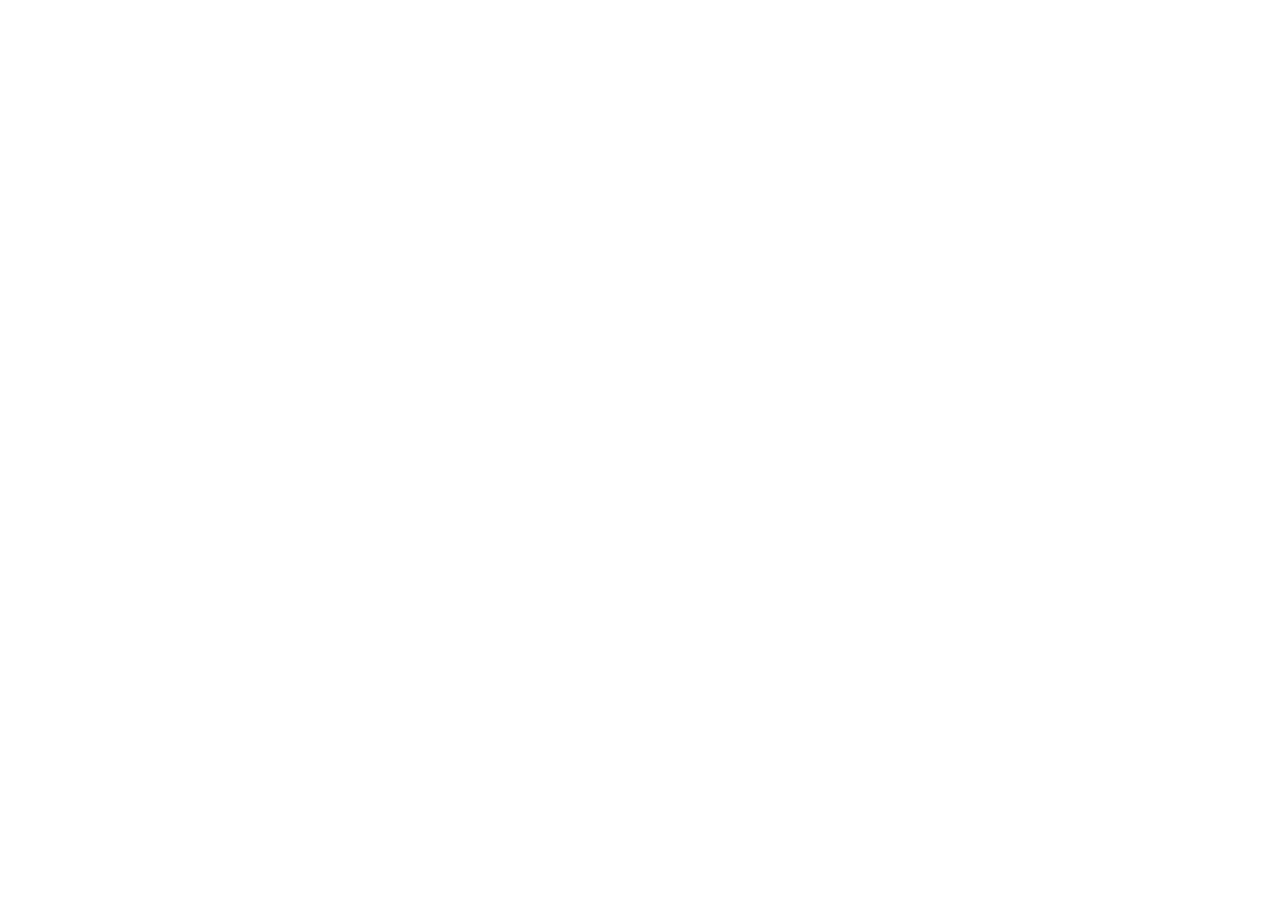
==== the-cultt-input-lab/index.html @ 2c9d5531 "Add THE CULTT input lab static app" ====
<!doctype html>
<html lang="ru"><head><meta charset="UTF-8" /><meta name="viewport" content="width=device-width, initial-scale=1.0, viewport-fit=cover" /><meta name="theme-color" content="#ffffff"/><title>THE CULTT — формы</title>  <script type="module" crossorigin src="./assets/index-COHhzET8.js"></script>
  <link rel="stylesheet" crossorigin href="./assets/index-DEfoSlK2.css">
</head><body><div id="root"></div></body></html>
---- the-cultt-input-lab/assets/index-DEfoSlK2.css ----
@font-face{font-family:Manrope;src:url(./Manrope-400-BEIO-tX3.ttf)format("truetype");font-weight:400;font-display:swap}@font-face{font-family:Manrope;src:url(./Manrope-600-DBphNC1-.ttf)format("truetype");font-weight:600;font-display:swap}:root{color:#111;font-synthesis:none;text-rendering:optimizelegibility;-webkit-font-smoothing:antialiased;--green:#285543;--green-muted:#5d7d71;--field:#f7f7f7;--text:#111;--muted:#858585;--line:transparent;--field-radius:12px;--field-height:66px;--field-gap:10px;--field-label-size:14px;--field-value-size:18px;--button-radius:11px;--button-height:58px;--page-gutter:16px;background:#fff;font-family:Manrope,Arial,sans-serif}*{box-sizing:border-box}body{min-width:320px;margin:0}button,input,textarea,select{font:inherit}button{color:inherit}a{color:var(--green);text-underline-offset:2px;text-decoration:underline}#root{min-height:100vh}.mode-original .field{min-height:var(--field-height);background:var(--field);border:1px solid var(--line);border-radius:var(--field-radius);flex-direction:column;justify-content:center;gap:8px;padding:10px 12px;transition:border-color .16s,box-shadow .16s,background .16s;display:flex;position:relative}.mode-original .field:focus-within{border-color:#78998c;box-shadow:0 0 0 2px #28554318}.mode-original .field-label{font-size:var(--field-label-size);color:var(--text);font-weight:400;line-height:1.25}.mode-original .field-control{align-items:center;gap:8px;min-width:0;display:flex}.mode-original .field input,.mode-original .field textarea,.mode-original .field select{width:100%;min-width:0;color:var(--text);font-size:var(--field-value-size);background:0 0;border:0;outline:0;padding:0;font-weight:400;line-height:1.35}.mode-original .field input::placeholder,.mode-original .field textarea::placeholder{color:var(--muted);opacity:1}.mode-original .field textarea{resize:vertical;min-height:46px}.mode-original .textarea-field{justify-content:flex-start;min-height:82px;padding-top:12px}.mode-original .field.is-disabled{opacity:.55}.mode-original .field.has-error{border-color:#a33}.mode-original .field-error{color:#a33;font-size:12px}.mode-original .phone-control{align-items:center;gap:8px;display:flex}.mode-original .phone-control select{width:auto;max-width:74px;color:var(--green);appearance:none;background:#f2f4f3;border:0;border-radius:6px;padding:4px 7px;font-size:16px}.mode-original .phone-control input{flex:1}.mode-original .select-field{cursor:pointer}.mode-original .select-field select{appearance:none;cursor:pointer;padding-right:24px}.mode-original .select-chevron{pointer-events:none;border-bottom:1.5px solid #333;border-right:1.5px solid #333;width:10px;height:10px;position:absolute;bottom:21px;right:18px;transform:rotate(45deg)}.mode-original .checkbox-row{cursor:pointer;align-items:flex-start;gap:12px;font-size:14px;line-height:1.4;display:flex}.mode-original .checkbox-row input{opacity:0;position:absolute}.mode-original .checkbox-box{color:#0000;background:#f7f7f7;border-radius:5px;flex:none;place-items:center;width:20px;height:20px;font-size:14px;display:grid}.mode-original .checkbox-row input:checked+.checkbox-box{background:var(--green);color:#fff}.mode-original .checkbox-row input:focus-visible+.checkbox-box{outline:2px solid var(--green);outline-offset:2px}.mode-original .radio-group{flex-wrap:wrap;align-items:center;gap:14px;display:flex}.mode-original .radio-option{cursor:pointer;align-items:center;gap:8px;font-size:18px;display:flex}.mode-original .radio-option input{opacity:0;position:absolute}.mode-original .radio-mark{border:1.5px solid #111;border-radius:50%;place-items:center;width:17px;height:17px;display:inline-grid}.mode-original .radio-option input:checked+.radio-mark{border-color:var(--green);background:var(--green)}.mode-original .radio-option input:checked+.radio-mark:after{content:"✓";color:#fff;font-size:11px}.mode-original .primary-button{width:100%;min-height:var(--button-height);border-radius:var(--button-radius);background:var(--green);color:#fff;cursor:pointer;border:0;padding:12px 18px;font-size:18px;font-weight:400;line-height:1.2}.mode-original .primary-button:disabled{background:var(--green-muted);cursor:not-allowed}.mode-original .primary-button:focus-visible{outline-offset:3px;outline:2px solid #111}.mode-experimental .field{min-height:var(--field-height);background:var(--field);border:1px solid var(--line);border-radius:var(--field-radius);flex-direction:column;justify-content:center;gap:8px;padding:10px 12px;transition:border-color .16s,box-shadow .16s,background .16s;display:flex;position:relative}.mode-experimental .field:focus-within{border-color:#78998c;box-shadow:0 0 0 2px #28554318}.mode-experimental .field-label{font-size:var(--field-label-size);color:var(--text);font-weight:400;line-height:1.25}.mode-experimental .field-control{align-items:center;gap:8px;min-width:0;display:flex}.mode-experimental .field input,.mode-experimental .field textarea,.mode-experimental .field select{width:100%;min-width:0;color:var(--text);font-size:var(--field-value-size);background:0 0;border:0;outline:0;padding:0;font-weight:400;line-height:1.35}.mode-experimental .field input::placeholder,.mode-experimental .field textarea::placeholder{color:var(--muted);opacity:1}.mode-experimental .field textarea{resize:vertical;min-height:46px}.mode-experimental .textarea-field{justify-content:flex-start;min-height:82px;padding-top:12px}.mode-experimental .field.is-disabled{opacity:.55}.mode-experimental .field.has-error{border-color:#a33}.mode-experimental .field-error{color:#a33;font-size:12px}.mode-experimental .phone-control{align-items:center;gap:8px;display:flex}.mode-experimental .phone-control select{width:auto;max-width:74px;color:var(--green);appearance:none;background:#f2f4f3;border:0;border-radius:6px;padding:4px 7px;font-size:16px}.mode-experimental .phone-control input{flex:1}.mode-experimental .select-field{cursor:pointer}.mode-experimental .select-field select{appearance:none;cursor:pointer;padding-right:24px}.mode-experimental .select-chevron{pointer-events:none;border-bottom:1.5px solid #333;border-right:1.5px solid #333;width:10px;height:10px;position:absolute;bottom:21px;right:18px;transform:rotate(45deg)}.mode-experimental .checkbox-row{cursor:pointer;align-items:flex-start;gap:12px;font-size:14px;line-height:1.4;display:flex}.mode-experimental .checkbox-row input{opacity:0;position:absolute}.mode-experimental .checkbox-box{color:#0000;background:#f7f7f7;border-radius:5px;flex:none;place-items:center;width:20px;height:20px;font-size:14px;display:grid}.mode-experimental .checkbox-row input:checked+.checkbox-box{background:var(--green);color:#fff}.mode-experimental .checkbox-row input:focus-visible+.checkbox-box{outline:2px solid var(--green);outline-offset:2px}.mode-experimental .radio-group{flex-wrap:wrap;align-items:center;gap:14px;display:flex}.mode-experimental .radio-option{cursor:pointer;align-items:center;gap:8px;font-size:18px;display:flex}.mode-experimental .radio-option input{opacity:0;position:absolute}.mode-experimental .radio-mark{border:1.5px solid #111;border-radius:50%;place-items:center;width:17px;height:17px;display:inline-grid}.mode-experimental .radio-option input:checked+.radio-mark{border-color:var(--green);background:var(--green)}.mode-experimental .radio-option input:checked+.radio-mark:after{content:"✓";color:#fff;font-size:11px}.mode-experimental .primary-button{width:100%;min-height:var(--button-height);border-radius:var(--button-radius);background:var(--green);color:#fff;cursor:pointer;border:0;padding:12px 18px;font-size:18px;font-weight:400;line-height:1.2}.mode-experimental .primary-button:disabled{background:var(--green-muted);cursor:not-allowed}.mode-experimental .primary-button:focus-visible{outline-offset:3px;outline:2px solid #111}.app-shell{min-height:100vh;padding-bottom:env(safe-area-inset-bottom)}.prototype-controls{z-index:20;top:max(8px,env(safe-area-inset-top));pointer-events:none;justify-content:space-between;align-items:center;display:flex;position:fixed;left:10px;right:10px}.prototype-controls>*{pointer-events:auto}.scenario-trigger,.mode-toggle{-webkit-backdrop-filter:blur(14px);background:#ffffffd9;border:1px solid #00000012;border-radius:18px;height:34px;box-shadow:0 2px 12px #00000012}.scenario-trigger{cursor:pointer;padding:0 12px;font-size:12px}.mode-toggle{gap:2px;padding:3px;display:flex}.mode-toggle button{color:#535353;cursor:pointer;background:0 0;border:0;border-radius:14px;height:26px;padding:0 10px;font-size:12px}.mode-toggle button.selected{color:#fff;background:#285543}.scenario-menu{-webkit-backdrop-filter:blur(18px);backdrop-filter:blur(18px);background:#fffffff2;border:1px solid #00000014;border-radius:14px;width:min(250px,100vw - 20px);padding:6px;position:absolute;top:40px;left:0;box-shadow:0 12px 36px #0002}.scenario-menu button{text-align:left;cursor:pointer;background:0 0;border:0;border-radius:9px;align-items:center;gap:12px;width:100%;padding:10px;font-size:13px;display:flex}.scenario-menu button:hover{background:#f3f3f3}.scenario-menu button span{color:#849087;font-variant-numeric:tabular-nums}.home-screen{width:min(100% - 40px,520px);margin:0 auto;padding:86px 0 50px}.eyebrow{color:var(--green);letter-spacing:.13em;margin:0 0 15px;font-size:11px}.home-screen h1{letter-spacing:-.045em;margin:0;font-size:48px;font-weight:400;line-height:1.02}.home-intro{color:#6b6b6b;max-width:320px;margin:18px 0 30px;font-size:15px;line-height:1.5}.scenario-list{gap:8px;display:grid}.scenario-card{text-align:left;cursor:pointer;background:#fff;border:1px solid #ececea;border-radius:10px;grid-template-columns:32px 1fr 20px;align-items:center;gap:10px;width:100%;min-height:58px;padding:0 14px;font-size:14px;display:grid}.scenario-card:hover{border-color:#b8c9c1}.scenario-number{color:#8b938e;font-size:11px}.scenario-card b{color:var(--green);font-weight:400}.scenario{width:100%;max-width:430px;margin:0 auto}.mobile-shell{padding:54px var(--page-gutter) 34px}.app-header{grid-template-columns:42px 1fr 42px;align-items:center;height:54px;margin:0 -3px 28px;display:grid}.app-header h1{text-align:center;margin:0;font-size:20px;font-weight:400}.back-button,.bag-button,.checkout-top button{cursor:pointer;background:0 0;border:0;position:relative}.back-button{font-family:Arial,sans-serif;font-size:34px;line-height:1}.bag-button{font-size:26px}.bag-button i,.checkout-top i{background:var(--green);color:#fff;border-radius:50%;place-items:center;width:20px;height:20px;font-size:11px;font-style:normal;display:grid;position:absolute;top:-2px;right:-2px}.form-section{gap:var(--field-gap);display:grid}.section-title{margin:0 0 8px;font-size:20px;font-weight:400;line-height:1.25}.form-section+.form-section{margin-top:30px}.mobile-shell>.primary-button{margin-top:24px}.address-fields,.address-fields+.primary-button{margin-top:18px}.radio-group{padding:7px 0 1px}.mobile-shell .form-section>.radio-group{margin-top:2px}.request-screen{padding:54px var(--page-gutter) 36px}.request-heading{letter-spacing:-.035em;max-width:900px;margin:0 auto 22px;font-size:27px;font-weight:600;line-height:1.2}.request-heading em{color:var(--green);font-style:normal}.request-fields{max-width:900px;margin:0 auto}.request-fields .field{min-height:66px}.request-fields .textarea-field{min-height:88px}.request-screen>.checkbox-row{max-width:900px;margin:35px auto 0;font-size:13px}.request-actions{grid-template-columns:minmax(0,1.6fr) minmax(0,1.5fr);align-items:center;gap:15px;max-width:900px;margin:25px auto 0;display:grid}.request-actions .primary-button{min-height:58px;font-size:20px}.messaging-actions{justify-content:space-between;gap:8px;display:flex}.messaging-actions button{width:48px;height:48px;color:var(--green);cursor:pointer;background:#f2f4f3;border:0;border-radius:50%;font-size:22px}.payment-screen{padding:54px var(--page-gutter) 40px}.payment-screen>h1{margin:0 0 10px;font-size:26px;font-weight:400;line-height:1.2}.payment-screen>p{margin:0 0 20px;font-size:17px;line-height:1.38}.payment-screen .form-section{gap:12px}.payment-screen .field{min-height:68px;padding:12px}.payment-screen>.primary-button{min-height:58px;margin-top:18px}.info-button{color:#333;cursor:pointer;background:0 0;border:0;font-size:22px}.partner-screen>.app-header{margin-bottom:8px}.partner-screen>h1{margin:0 0 10px;font-size:28px;font-weight:400;line-height:1.2}.partner-screen>p{margin:0 0 22px;font-size:15px;line-height:1.42}.partner-screen>p+p{margin-top:8px;margin-bottom:22px}.partner-screen .form-section{gap:10px}.partner-screen .textarea-field{min-height:90px}.partner-screen>.checkbox-row{margin-top:14px;font-size:12px}.partner-screen>.primary-button{min-height:54px;margin-top:16px;font-size:16px}.selling-screen{padding:44px 0 40px}.selling-screen>.app-header{padding:0 var(--page-gutter);margin-bottom:0}.selling-card{margin:10px var(--page-gutter) 34px;background:#fff;border-radius:20px;padding:20px 16px 16px;box-shadow:0 12px 38px #0000000d}.selling-card h1{margin:0 0 12px;font-size:22px;font-weight:400;line-height:1.25}.selling-card>p{margin:0 0 20px;font-size:16px;line-height:1.4}.selling-card .form-section{gap:10px}.selling-card .field{min-height:64px}.selling-card .primary-button{margin-top:24px}.below-selling{margin:0 var(--page-gutter);background:#f7f7f7;border-radius:18px;padding:18px 16px 24px}.below-selling h2{margin:0 0 18px;font-size:21px;font-weight:400;line-height:1.35}.below-selling h2:not(:first-child){margin-top:32px}.category-row{text-align:center;grid-template-columns:repeat(4,1fr);gap:7px;margin:22px 0 30px;display:grid}.category-row span{background:#eee;border-radius:50%;justify-content:center;align-items:center;min-height:75px;padding:6px;font-size:11px;display:flex}.below-selling p{font-size:15px;line-height:1.5}.checkout-screen{max-width:430px;padding:52px 15px 80px}.checkout-top{justify-content:space-between;align-items:center;height:44px;display:flex}.checkout-top strong{color:var(--green);letter-spacing:-.05em;margin:auto;font-size:24px;font-weight:600}.checkout-top button{font-size:26px}.return-cart{background:0 0;border:0;margin:12px 0 22px;padding:0;font-size:17px;display:block}.checkout-card{background:#f7f7f7;border-radius:20px;padding:18px 15px 28px}.checkout-card .section-title{margin-bottom:10px}.checkout-card .form-section{gap:10px}.checkout-card .form-section+.form-section{margin-top:30px}.checkout-card .field{background:#fff}.checkout-card .radio-group{display:grid}.checkout-card .radio-option{font-size:14px}@media (width>=600px){.scenario{max-width:640px}.mobile-shell{padding-left:24px;padding-right:24px}.request-screen{padding:55px 28px 50px}.request-heading{font-size:34px}.payment-screen{padding-top:55px}.payment-screen>h1{font-size:34px}.payment-screen>p{font-size:21px}.partner-screen>h1{font-size:34px}.partner-screen>p{font-size:18px}.selling-card{padding:26px 24px 22px}.below-selling{padding:24px}.checkout-screen{max-width:760px}.checkout-card{padding:28px 24px}.checkout-card .field{min-height:80px}}@media (width<=360px){:root{--page-gutter:13px;--field-height:62px;--field-label-size:13px;--field-value-size:16px;--field-gap:8px}.request-heading{font-size:24px}.scenario-trigger{padding:0 9px}.mode-toggle button{padding:0 8px}}
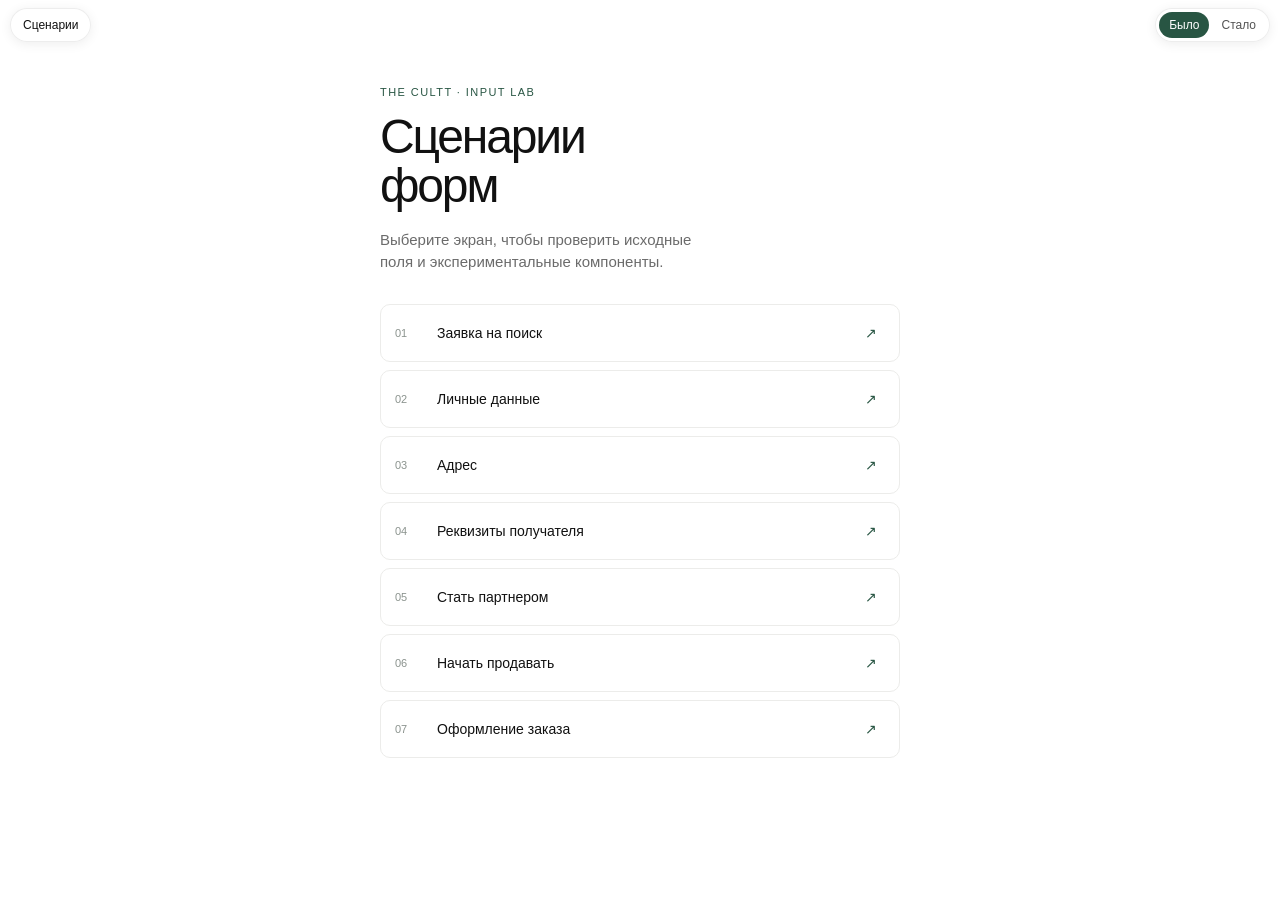
==== commit f06eb4a9: "Fix React entry import in THE CULTT input lab" ====
--- a/the-cultt-input-lab/index.html
+++ b/the-cultt-input-lab/index.html
@@ -1,4 +1,4 @@
 <!doctype html>
-<html lang="ru"><head><meta charset="UTF-8" /><meta name="viewport" content="width=device-width, initial-scale=1.0, viewport-fit=cover" /><meta name="theme-color" content="#ffffff"/><title>THE CULTT — формы</title>  <script type="module" crossorigin src="./assets/index-COHhzET8.js"></script>
+<html lang="ru"><head><meta charset="UTF-8" /><meta name="viewport" content="width=device-width, initial-scale=1.0, viewport-fit=cover" /><meta name="theme-color" content="#ffffff"/><title>THE CULTT — формы</title>  <script type="module" crossorigin src="./assets/index-BVeXOZxK.js"></script>
   <link rel="stylesheet" crossorigin href="./assets/index-DEfoSlK2.css">
 </head><body><div id="root"></div></body></html>
